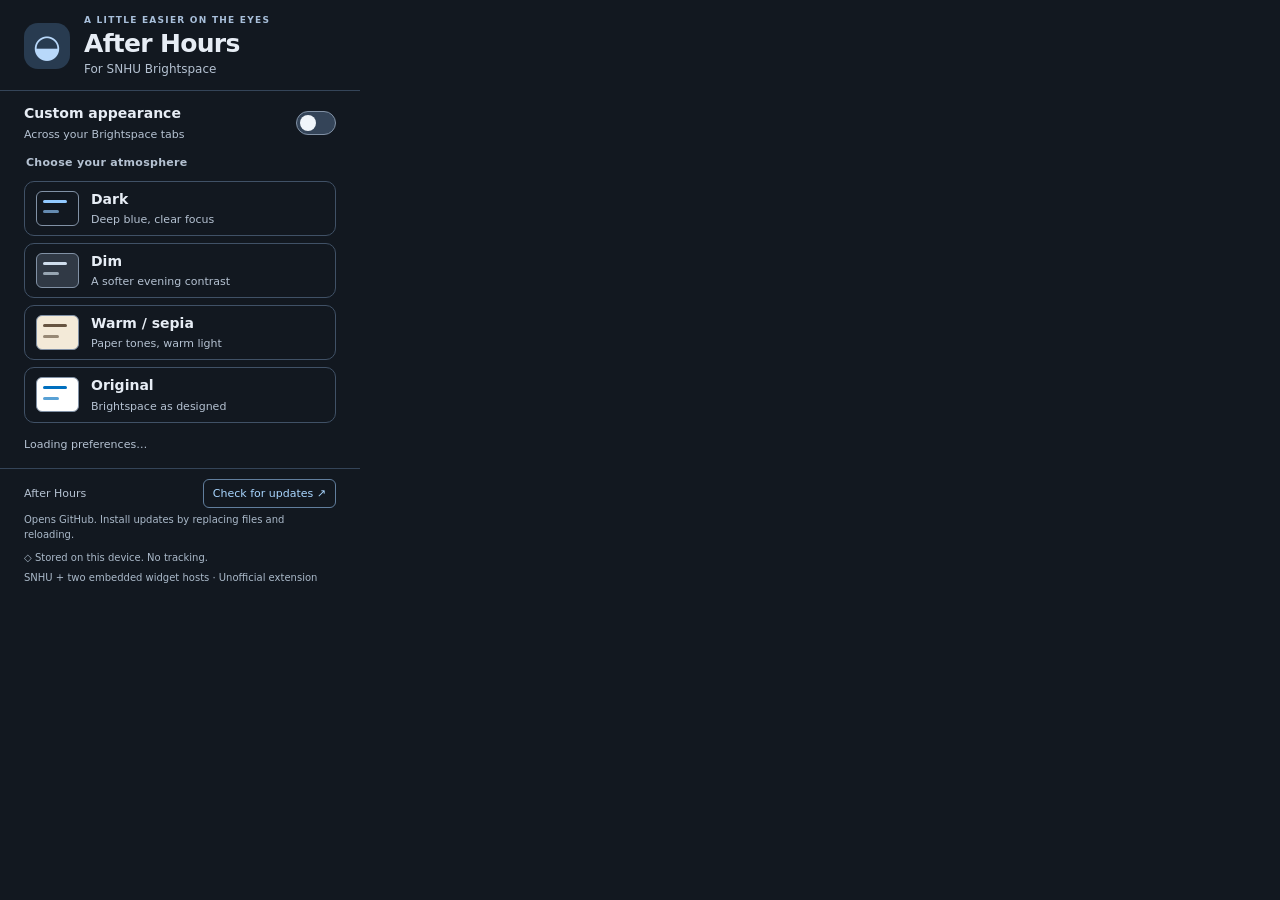
==== extension/popup.html @ 577cea1e "Release Brightspace After Hours v1.2.0" ====
<!doctype html>
<html lang="en">
<head>
  <meta charset="utf-8"><meta name="viewport" content="width=device-width, initial-scale=1">
  <title>Brightspace After Hours</title><link rel="stylesheet" href="popup.css">
  <script src="preferences.js" defer></script><script src="popup.js" defer></script>
</head>
<body>
  <header><span class="mark" aria-hidden="true">◒</span><div><p class="eyebrow">A LITTLE EASIER ON THE EYES</p><h1>After Hours</h1><p class="subtitle">For SNHU Brightspace</p></div></header>
  <main>
    <label class="power"><span><strong>Custom appearance</strong><small>Across your Brightspace tabs</small></span><input id="enabled" type="checkbox" role="switch" disabled><span class="switch" aria-hidden="true"></span></label>
    <fieldset disabled id="themes"><legend>Choose your atmosphere</legend>
      <label class="choice"><input type="radio" name="theme" value="dark"><span class="swatch dark" aria-hidden="true"><i></i><i></i></span><span><strong>Dark</strong><small>Deep blue, clear focus</small></span><span class="selected" aria-hidden="true">✓</span></label>
      <label class="choice"><input type="radio" name="theme" value="dim"><span class="swatch dim" aria-hidden="true"><i></i><i></i></span><span><strong>Dim</strong><small>A softer evening contrast</small></span><span class="selected" aria-hidden="true">✓</span></label>
      <label class="choice"><input type="radio" name="theme" value="warm"><span class="swatch warm" aria-hidden="true"><i></i><i></i></span><span><strong>Warm / sepia</strong><small>Paper tones, warm light</small></span><span class="selected" aria-hidden="true">✓</span></label>
      <label class="choice"><input type="radio" name="theme" value="original"><span class="swatch original" aria-hidden="true"><i></i><i></i></span><span><strong>Original</strong><small>Brightspace as designed</small></span><span class="selected" aria-hidden="true">✓</span></label>
    </fieldset>
    <p id="status" role="status" aria-live="polite">Loading preferences…</p>
  </main>
  <footer>
    <div class="update-row"><span id="version" aria-label="Installed version">After Hours</span><a id="check-updates" href="https://github.com/PrithviGhale/Brightspace-Theme/releases/latest" target="_blank" rel="noopener noreferrer">Check for updates <span aria-hidden="true">↗</span></a></div>
    <p class="update-note">Opens GitHub. Install updates by replacing files and reloading.</p>
    <p><span aria-hidden="true">◇</span> Stored on this device. No tracking.</p>
    <p>SNHU + two embedded widget hosts · Unofficial extension</p>
  </footer>
</body></html>
---- extension/popup.css ----
:root { color-scheme: dark; font: 14px/1.45 system-ui, sans-serif; color: #e7edf5; background: #121820; }
* { box-sizing: border-box; }
body { margin: 0; width: 360px; }
header { display: flex; align-items: center; gap: 14px; padding: 14px 24px 12px; border-bottom: 1px solid #344458; }
.mark { display: grid; place-items: center; width: 46px; height: 46px; font-size: 32px; background: #283b50; color: #b8d8fa; border-radius: 14px; }
h1 { font-size: 25px; letter-spacing: -.7px; margin: 2px 0; line-height: 1.2; }
p { margin: 0; }
.eyebrow { color: #a8bfda; font-size: 9px; letter-spacing: 1.25px; font-weight: 700; }
.subtitle { font-size: 12px; color: #b5c2d2; }
main { padding: 12px 24px 4px; }
.power { display: flex; align-items: center; position: relative; gap: 12px; margin-bottom: 12px; cursor: pointer; }
.power>span:first-child { flex: 1; }
strong { font-weight: 600; display: block; }
small { display: block; font-size: 11px; color: #b5c2d2; margin-top: 3px; }
.power input, .choice input { position: absolute; opacity: 0; width: 1px; height: 1px; }
.switch { display: block; width: 40px; height: 24px; border: 1px solid #8191a5; border-radius: 20px; background: #344458; padding: 3px; }
.switch::after { content: ''; display: block; width: 16px; height: 16px; border-radius: 50%; background: #f0f5fa; }
.power input:checked+.switch { background: #86c6ff; border-color: #86c6ff; }
.power input:checked+.switch::after { transform: translateX(16px); background: #12202e; }
fieldset { border: 0; padding: 0; margin: 0; min-width: 0; }
legend { font-size: 11px; font-weight: 600; color: #b5c2d2; margin-bottom: 10px; letter-spacing: .3px; }
.choice { display: flex; align-items: center; gap: 12px; position: relative; border: 1px solid #405166; border-radius: 10px; padding: 7px 11px; margin-bottom: 7px; cursor: pointer; }
.choice:hover { background: #1c2530; }
.choice:has(input:checked) { background: #223448; border-color: #92caff; }
.choice:has(input:focus-visible), .power:has(input:focus-visible) { outline: 3px solid #ffd580; outline-offset: 3px; border-radius: 10px; }
.swatch { width: 43px; height: 35px; border: 1px solid #8191a5; border-radius: 6px; padding: 8px 6px; display: grid; gap: 4px; flex-shrink: 0; }
.swatch i { display: block; height: 3px; width: 24px; background: currentColor; border-radius: 2px; }
.swatch i+i { width: 16px; opacity: .65; }
.dark { background: #121820; color: #92caff; }.dim { background: #303945; color: #d0deed; }.warm { background: #f3ead8; color: #665441; }.original { background: #fff; color: #006fbf; }
.selected { margin-left: auto; color: #a9d6ff; visibility: hidden; font-weight: 700; }
input:checked~.selected { visibility: visible; }
#status { color: #b5c2d2; font-size: 11px; min-height: 34px; padding: 7px 0; }
footer { border-top: 1px solid #344458; padding: 10px 24px 12px; color: #c0cfdd; font-size: 11px; }
footer>span { color: #a4dfb4; padding-right: 4px; } footer p { color: #aab9c9; font-size: 10px; margin-top: 5px; }
.update-row { display: flex; align-items: center; justify-content: space-between; gap: 12px; }
#version { color: #b5c2d2; font-variant-numeric: tabular-nums; }
#check-updates { display: inline-block; padding: 6px 9px; border: 1px solid #617e9d; border-radius: 6px; color: #a9d6ff; text-decoration: none; font-size: 11px; }
#check-updates:hover { background: #223448; text-decoration: underline; }
#check-updates:focus-visible { outline: 3px solid #ffd580; outline-offset: 3px; }
.update-note { margin-bottom: 9px; }
@media (forced-colors: active) { .choice:has(input:checked), .switch { border: 2px solid Highlight; }.selected { color: Highlight; } }
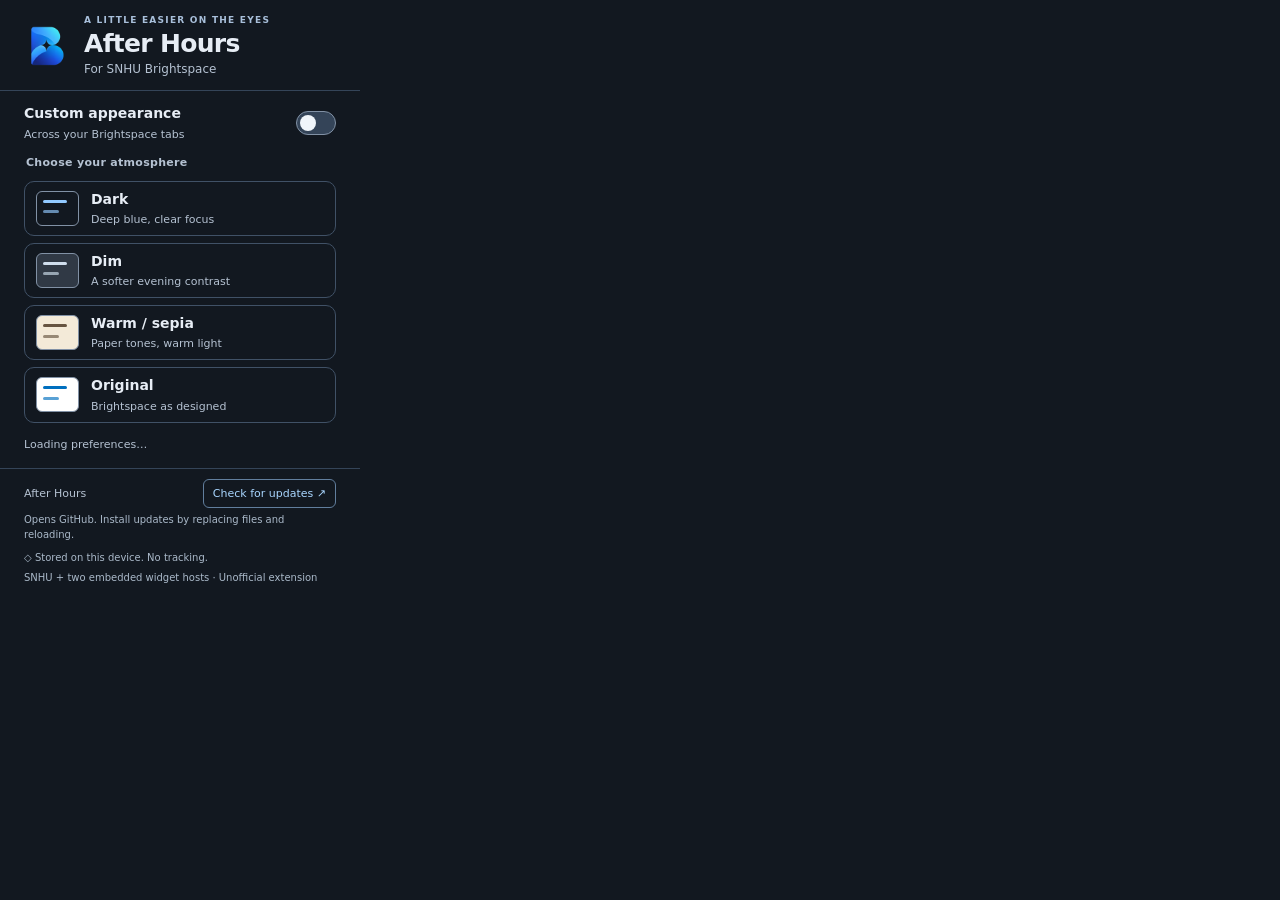
==== commit c77a2360: "Add supplied extension logo and protect small reply avatars" ====
--- a/extension/popup.html
+++ b/extension/popup.html
@@ -6,7 +6,7 @@
   <script src="preferences.js" defer></script><script src="popup.js" defer></script>
 </head>
 <body>
-  <header><span class="mark" aria-hidden="true">◒</span><div><p class="eyebrow">A LITTLE EASIER ON THE EYES</p><h1>After Hours</h1><p class="subtitle">For SNHU Brightspace</p></div></header>
+  <header><img class="mark" src="icons/icon-128.png" width="46" height="46" alt=""><div><p class="eyebrow">A LITTLE EASIER ON THE EYES</p><h1>After Hours</h1><p class="subtitle">For SNHU Brightspace</p></div></header>
   <main>
     <label class="power"><span><strong>Custom appearance</strong><small>Across your Brightspace tabs</small></span><input id="enabled" type="checkbox" role="switch" disabled><span class="switch" aria-hidden="true"></span></label>
     <fieldset disabled id="themes"><legend>Choose your atmosphere</legend>
--- a/extension/popup.css
+++ b/extension/popup.css
@@ -2,7 +2,7 @@
 * { box-sizing: border-box; }
 body { margin: 0; width: 360px; }
 header { display: flex; align-items: center; gap: 14px; padding: 14px 24px 12px; border-bottom: 1px solid #344458; }
-.mark { display: grid; place-items: center; width: 46px; height: 46px; font-size: 32px; background: #283b50; color: #b8d8fa; border-radius: 14px; }
+.mark { display: block; flex: 0 0 46px; width: 46px; height: 46px; object-fit: contain; }
 h1 { font-size: 25px; letter-spacing: -.7px; margin: 2px 0; line-height: 1.2; }
 p { margin: 0; }
 .eyebrow { color: #a8bfda; font-size: 9px; letter-spacing: 1.25px; font-weight: 700; }
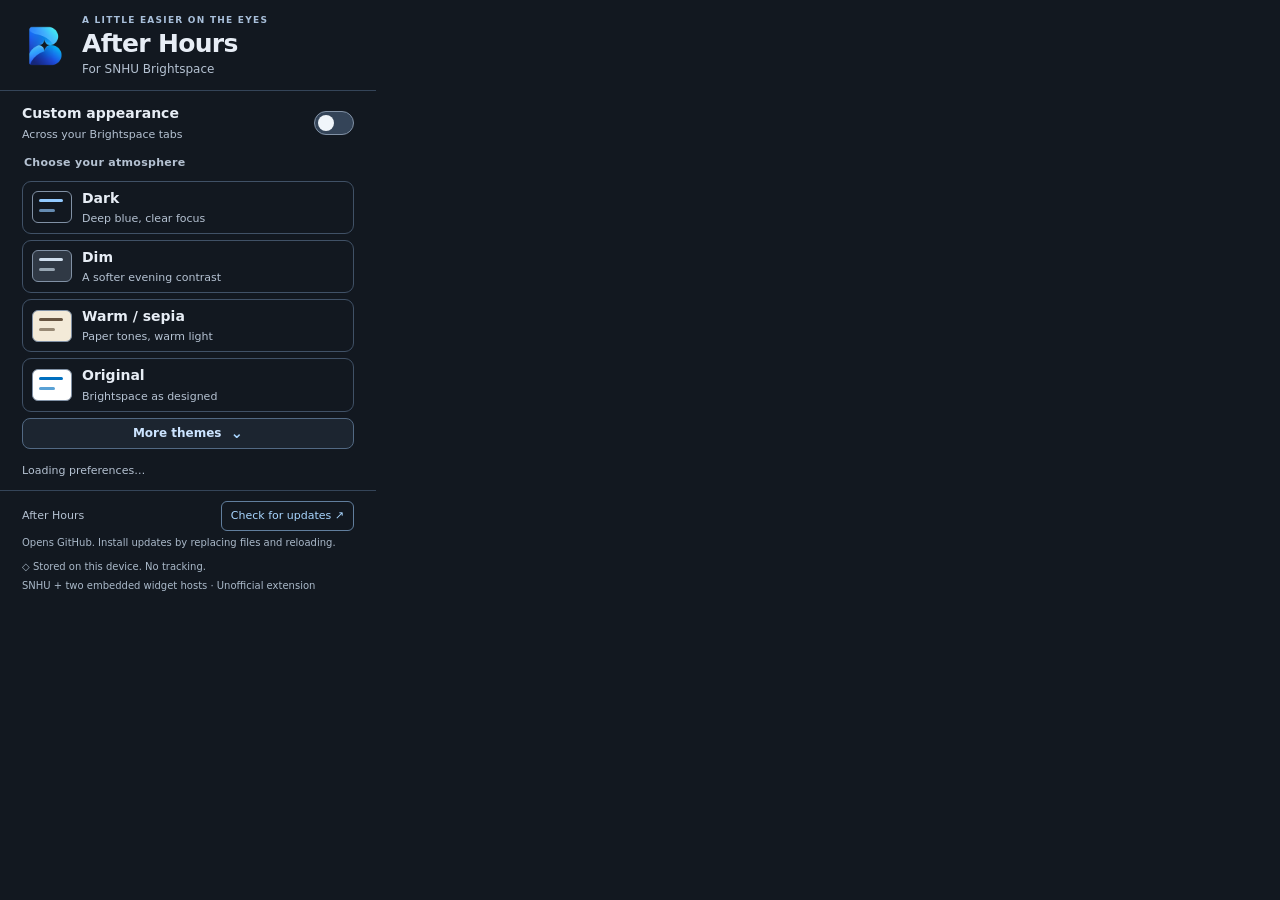
==== commit e221fc7e: "Add expanded Brightspace themes and custom colors" ====
--- a/extension/popup.html
+++ b/extension/popup.html
@@ -1,26 +1,37 @@
 <!doctype html>
 <html lang="en">
-<head>
-  <meta charset="utf-8"><meta name="viewport" content="width=device-width, initial-scale=1">
-  <title>Brightspace After Hours</title><link rel="stylesheet" href="popup.css">
-  <script src="preferences.js" defer></script><script src="popup.js" defer></script>
-</head>
+<head><meta charset="utf-8"><meta name="viewport" content="width=device-width, initial-scale=1"><title>Brightspace After Hours</title><link rel="stylesheet" href="popup.css"><script src="preferences.js" defer></script><script src="popup.js" defer></script></head>
 <body>
-  <header><img class="mark" src="icons/icon-128.png" width="46" height="46" alt=""><div><p class="eyebrow">A LITTLE EASIER ON THE EYES</p><h1>After Hours</h1><p class="subtitle">For SNHU Brightspace</p></div></header>
-  <main>
-    <label class="power"><span><strong>Custom appearance</strong><small>Across your Brightspace tabs</small></span><input id="enabled" type="checkbox" role="switch" disabled><span class="switch" aria-hidden="true"></span></label>
-    <fieldset disabled id="themes"><legend>Choose your atmosphere</legend>
-      <label class="choice"><input type="radio" name="theme" value="dark"><span class="swatch dark" aria-hidden="true"><i></i><i></i></span><span><strong>Dark</strong><small>Deep blue, clear focus</small></span><span class="selected" aria-hidden="true">✓</span></label>
-      <label class="choice"><input type="radio" name="theme" value="dim"><span class="swatch dim" aria-hidden="true"><i></i><i></i></span><span><strong>Dim</strong><small>A softer evening contrast</small></span><span class="selected" aria-hidden="true">✓</span></label>
-      <label class="choice"><input type="radio" name="theme" value="warm"><span class="swatch warm" aria-hidden="true"><i></i><i></i></span><span><strong>Warm / sepia</strong><small>Paper tones, warm light</small></span><span class="selected" aria-hidden="true">✓</span></label>
-      <label class="choice"><input type="radio" name="theme" value="original"><span class="swatch original" aria-hidden="true"><i></i><i></i></span><span><strong>Original</strong><small>Brightspace as designed</small></span><span class="selected" aria-hidden="true">✓</span></label>
-    </fieldset>
-    <p id="status" role="status" aria-live="polite">Loading preferences…</p>
-  </main>
-  <footer>
-    <div class="update-row"><span id="version" aria-label="Installed version">After Hours</span><a id="check-updates" href="https://github.com/PrithviGhale/Brightspace-Theme/releases/latest" target="_blank" rel="noopener noreferrer">Check for updates <span aria-hidden="true">↗</span></a></div>
-    <p class="update-note">Opens GitHub. Install updates by replacing files and reloading.</p>
-    <p><span aria-hidden="true">◇</span> Stored on this device. No tracking.</p>
-    <p>SNHU + two embedded widget hosts · Unofficial extension</p>
-  </footer>
+<header><img class="mark" src="icons/icon-128.png" width="46" height="46" alt=""><div><p class="eyebrow">A LITTLE EASIER ON THE EYES</p><h1>After Hours</h1><p class="subtitle">For SNHU Brightspace</p></div></header>
+<main>
+<label class="power"><span><strong>Custom appearance</strong><small>Across your Brightspace tabs</small></span><input id="enabled" type="checkbox" role="switch" aria-label="Enable custom appearance" disabled><span class="switch" aria-hidden="true"></span></label>
+<fieldset disabled id="themes"><legend>Choose your atmosphere</legend>
+<label class="choice"><input type="radio" name="theme" value="dark"><span class="swatch dark" aria-hidden="true"><i></i><i></i></span><span><strong>Dark</strong><small>Deep blue, clear focus</small></span><span class="selected" aria-hidden="true">✓</span></label>
+<label class="choice"><input type="radio" name="theme" value="dim"><span class="swatch dim" aria-hidden="true"><i></i><i></i></span><span><strong>Dim</strong><small>A softer evening contrast</small></span><span class="selected" aria-hidden="true">✓</span></label>
+<label class="choice"><input type="radio" name="theme" value="warm"><span class="swatch warm" aria-hidden="true"><i></i><i></i></span><span><strong>Warm / sepia</strong><small>Paper tones, warm light</small></span><span class="selected" aria-hidden="true">✓</span></label>
+<label class="choice"><input type="radio" name="theme" value="original"><span class="swatch original" aria-hidden="true"><i></i><i></i></span><span><strong>Original</strong><small>Brightspace as designed</small></span><span class="selected" aria-hidden="true">✓</span></label>
+<button type="button" id="more-themes" aria-expanded="false" aria-controls="more-panel"><span>More themes</span><span class="arrow" aria-hidden="true">⌄</span></button>
+<div id="more-panel" hidden>
+<p class="group-title">Color palettes</p>
+<label class="choice"><input type="radio" name="theme" value="ocean"><span class="swatch ocean" aria-hidden="true"><i></i><i></i></span><span><strong>Ocean</strong><small>Cool blue-green</small></span><span class="selected" aria-hidden="true">✓</span></label>
+<label class="choice"><input type="radio" name="theme" value="forest"><span class="swatch forest" aria-hidden="true"><i></i><i></i></span><span><strong>Forest</strong><small>Quiet green tones</small></span><span class="selected" aria-hidden="true">✓</span></label>
+<label class="choice"><input type="radio" name="theme" value="rose"><span class="swatch rose" aria-hidden="true"><i></i><i></i></span><span><strong>Rose</strong><small>Soft berry colors</small></span><span class="selected" aria-hidden="true">✓</span></label>
+<p class="group-title">Animated scenes <span>Subtle · respects reduced motion</span></p>
+<label class="choice"><input type="radio" name="theme" value="midnight-city"><span class="swatch midnight-city" aria-hidden="true"><i></i><i></i></span><span><strong>Midnight City</strong><small>Slow night-sky glow and skyline</small></span><span class="selected" aria-hidden="true">✓</span></label>
+<label class="choice"><input type="radio" name="theme" value="sunset"><span class="swatch sunset" aria-hidden="true"><i></i><i></i></span><span><strong>Sunset City</strong><small>Warm horizon and city lights</small></span><span class="selected" aria-hidden="true">✓</span></label>
+<label class="choice"><input type="radio" name="theme" value="aurora"><span class="swatch aurora" aria-hidden="true"><i></i><i></i></span><span><strong>Aurora</strong><small>Slow, shifting northern lights</small></span><span class="selected" aria-hidden="true">✓</span></label>
+<p class="group-title">Make it yours</p>
+<label class="choice"><input type="radio" name="theme" value="custom"><span class="swatch custom" aria-hidden="true"><i></i><i></i></span><span><strong>Custom colors</strong><small>Pick page, card, text and link colors</small></span><span class="selected" aria-hidden="true">✓</span></label>
+<div id="custom-colors" aria-label="Custom theme colors">
+<label>Page background <input type="color" data-color="bg" aria-label="Page background color"></label>
+<label>Cards and panels <input type="color" data-color="surface" aria-label="Cards and panels color"></label>
+<label>Text <input type="color" data-color="text" aria-label="Text color"></label>
+<label>Muted text <input type="color" data-color="muted" aria-label="Muted text color"></label>
+<label>Links <input type="color" data-color="link" aria-label="Link color"></label>
+<label>Buttons and highlights <input type="color" data-color="raised" aria-label="Buttons and highlights color"></label>
+<label>Keyboard focus ring <input type="color" data-color="focus" aria-label="Keyboard focus ring color"></label>
+</div></div></fieldset>
+<p id="status" role="status" aria-live="polite">Loading preferences…</p>
+</main>
+<footer><div class="update-row"><span id="version" aria-label="Installed version">After Hours</span><a id="check-updates" href="https://github.com/PrithviGhale/Brightspace-Theme/releases/latest" target="_blank" rel="noopener noreferrer">Check for updates <span aria-hidden="true">↗</span></a></div><p class="update-note">Opens GitHub. Install updates by replacing files and reloading.</p><p><span aria-hidden="true">◇</span> Stored on this device. No tracking.</p><p>SNHU + two embedded widget hosts · Unofficial extension</p></footer>
 </body></html>
--- a/extension/popup.css
+++ b/extension/popup.css
@@ -1,41 +1,55 @@
 :root { color-scheme: dark; font: 14px/1.45 system-ui, sans-serif; color: #e7edf5; background: #121820; }
 * { box-sizing: border-box; }
-body { margin: 0; width: 360px; }
-header { display: flex; align-items: center; gap: 14px; padding: 14px 24px 12px; border-bottom: 1px solid #344458; }
+body { margin: 0; width: 376px; max-height: 620px; overflow-y: auto; scrollbar-color: #52657d #121820; }
+header { display: flex; align-items: center; gap: 14px; padding: 14px 22px 12px; border-bottom: 1px solid #344458; }
 .mark { display: block; flex: 0 0 46px; width: 46px; height: 46px; object-fit: contain; }
 h1 { font-size: 25px; letter-spacing: -.7px; margin: 2px 0; line-height: 1.2; }
 p { margin: 0; }
 .eyebrow { color: #a8bfda; font-size: 9px; letter-spacing: 1.25px; font-weight: 700; }
 .subtitle { font-size: 12px; color: #b5c2d2; }
-main { padding: 12px 24px 4px; }
+main { padding: 12px 22px 4px; }
 .power { display: flex; align-items: center; position: relative; gap: 12px; margin-bottom: 12px; cursor: pointer; }
 .power>span:first-child { flex: 1; }
 strong { font-weight: 600; display: block; }
 small { display: block; font-size: 11px; color: #b5c2d2; margin-top: 3px; }
-.power input, .choice input { position: absolute; opacity: 0; width: 1px; height: 1px; }
+.power input, .choice input[type=radio] { position: absolute; opacity: 0; width: 1px; height: 1px; }
 .switch { display: block; width: 40px; height: 24px; border: 1px solid #8191a5; border-radius: 20px; background: #344458; padding: 3px; }
-.switch::after { content: ''; display: block; width: 16px; height: 16px; border-radius: 50%; background: #f0f5fa; }
+.switch::after { content: ''; display: block; width: 16px; height: 16px; border-radius: 50%; background: #f0f5fa; transition: transform .15s ease; }
 .power input:checked+.switch { background: #86c6ff; border-color: #86c6ff; }
 .power input:checked+.switch::after { transform: translateX(16px); background: #12202e; }
 fieldset { border: 0; padding: 0; margin: 0; min-width: 0; }
 legend { font-size: 11px; font-weight: 600; color: #b5c2d2; margin-bottom: 10px; letter-spacing: .3px; }
-.choice { display: flex; align-items: center; gap: 12px; position: relative; border: 1px solid #405166; border-radius: 10px; padding: 7px 11px; margin-bottom: 7px; cursor: pointer; }
+.choice { display: flex; align-items: center; gap: 10px; position: relative; border: 1px solid #405166; border-radius: 9px; padding: 6px 9px; margin-bottom: 6px; cursor: pointer; }
 .choice:hover { background: #1c2530; }
 .choice:has(input:checked) { background: #223448; border-color: #92caff; }
-.choice:has(input:focus-visible), .power:has(input:focus-visible) { outline: 3px solid #ffd580; outline-offset: 3px; border-radius: 10px; }
-.swatch { width: 43px; height: 35px; border: 1px solid #8191a5; border-radius: 6px; padding: 8px 6px; display: grid; gap: 4px; flex-shrink: 0; }
+.choice:has(input:focus-visible), .power:has(input:focus-visible) { outline: 3px solid #ffd580; outline-offset: 2px; border-radius: 9px; }
+.swatch { width: 40px; height: 32px; border: 1px solid #8191a5; border-radius: 6px; padding: 7px 6px; display: grid; gap: 4px; flex-shrink: 0; }
 .swatch i { display: block; height: 3px; width: 24px; background: currentColor; border-radius: 2px; }
 .swatch i+i { width: 16px; opacity: .65; }
 .dark { background: #121820; color: #92caff; }.dim { background: #303945; color: #d0deed; }.warm { background: #f3ead8; color: #665441; }.original { background: #fff; color: #006fbf; }
+.ocean { background:#10212b;color:#77d9f5 }.forest { background:#17231d;color:#a8e0b1 }.rose { background:#281b27;color:#ffb4d2 }
+.midnight-city { background:linear-gradient(150deg,#131b39,#334679);color:#b5d8ff }.sunset { background:linear-gradient(150deg,#342344,#bd654e);color:#ffd0a1 }.aurora { background:linear-gradient(120deg,#172038,#327a78);color:#a9ffe6 }
+.custom { background:linear-gradient(135deg,#171b2c 50%,#9ad9ff 50%);color:#f2f2ff }
 .selected { margin-left: auto; color: #a9d6ff; visibility: hidden; font-weight: 700; }
-input:checked~.selected { visibility: visible; }
-#status { color: #b5c2d2; font-size: 11px; min-height: 34px; padding: 7px 0; }
-footer { border-top: 1px solid #344458; padding: 10px 24px 12px; color: #c0cfdd; font-size: 11px; }
-footer>span { color: #a4dfb4; padding-right: 4px; } footer p { color: #aab9c9; font-size: 10px; margin-top: 5px; }
-.update-row { display: flex; align-items: center; justify-content: space-between; gap: 12px; }
-#version { color: #b5c2d2; font-variant-numeric: tabular-nums; }
-#check-updates { display: inline-block; padding: 6px 9px; border: 1px solid #617e9d; border-radius: 6px; color: #a9d6ff; text-decoration: none; font-size: 11px; }
-#check-updates:hover { background: #223448; text-decoration: underline; }
-#check-updates:focus-visible { outline: 3px solid #ffd580; outline-offset: 3px; }
-.update-note { margin-bottom: 9px; }
-@media (forced-colors: active) { .choice:has(input:checked), .switch { border: 2px solid Highlight; }.selected { color: Highlight; } }
+input[type=radio]:checked~.selected { visibility: visible; }
+#more-themes { width:100%;display:flex;align-items:center;justify-content:center;gap:9px;padding:7px 10px;margin:1px 0 7px;border:1px solid #526983;border-radius:8px;background:#1c2530;color:#cce4ff;font:600 12px/1.3 system-ui,sans-serif;cursor:pointer }
+#more-themes:hover { background:#26364a }
+#more-themes:focus-visible,#custom-colors input:focus-visible { outline:3px solid #ffd580;outline-offset:2px }
+.arrow { color:#a9d6ff;font-size:15px;line-height:1 }
+#more-panel[hidden] { display:none }
+.group-title { display:flex;align-items:baseline;justify-content:space-between;gap:8px;color:#a9c0d9;font-size:10px;font-weight:700;letter-spacing:.35px;text-transform:uppercase;margin:10px 0 6px }
+.group-title span { font-size:9px;font-weight:400;text-transform:none;letter-spacing:0;color:#9eadbf }
+#custom-colors { display:grid;grid-template-columns:1fr 1fr;gap:7px;padding:4px 2px 9px }
+#custom-colors label { display:flex;align-items:center;justify-content:space-between;gap:5px;color:#c7d4e3;font-size:10px }
+#custom-colors input { width:32px;height:25px;padding:2px;border:1px solid #60758d;border-radius:5px;background:#273445;cursor:pointer }
+#status { color:#b5c2d2;font-size:11px;min-height:28px;padding:7px 0 }
+footer { border-top:1px solid #344458;padding:10px 22px 12px;color:#c0cfdd;font-size:11px }
+footer>span { color:#a4dfb4;padding-right:4px } footer p { color:#aab9c9;font-size:10px;margin-top:5px }
+.update-row { display:flex;align-items:center;justify-content:space-between;gap:12px }
+#version { color:#b5c2d2;font-variant-numeric:tabular-nums }
+#check-updates { display:inline-block;padding:6px 9px;border:1px solid #617e9d;border-radius:6px;color:#a9d6ff;text-decoration:none;font-size:11px }
+#check-updates:hover { background:#223448;text-decoration:underline }
+#check-updates:focus-visible { outline:3px solid #ffd580;outline-offset:3px }
+.update-note { margin-bottom:9px }
+@media (prefers-reduced-motion:reduce) { *,*::before,*::after { transition:none!important;scroll-behavior:auto!important } }
+@media (forced-colors:active) { .choice:has(input:checked),#more-themes,.switch { border:2px solid Highlight }.selected { color:Highlight } }
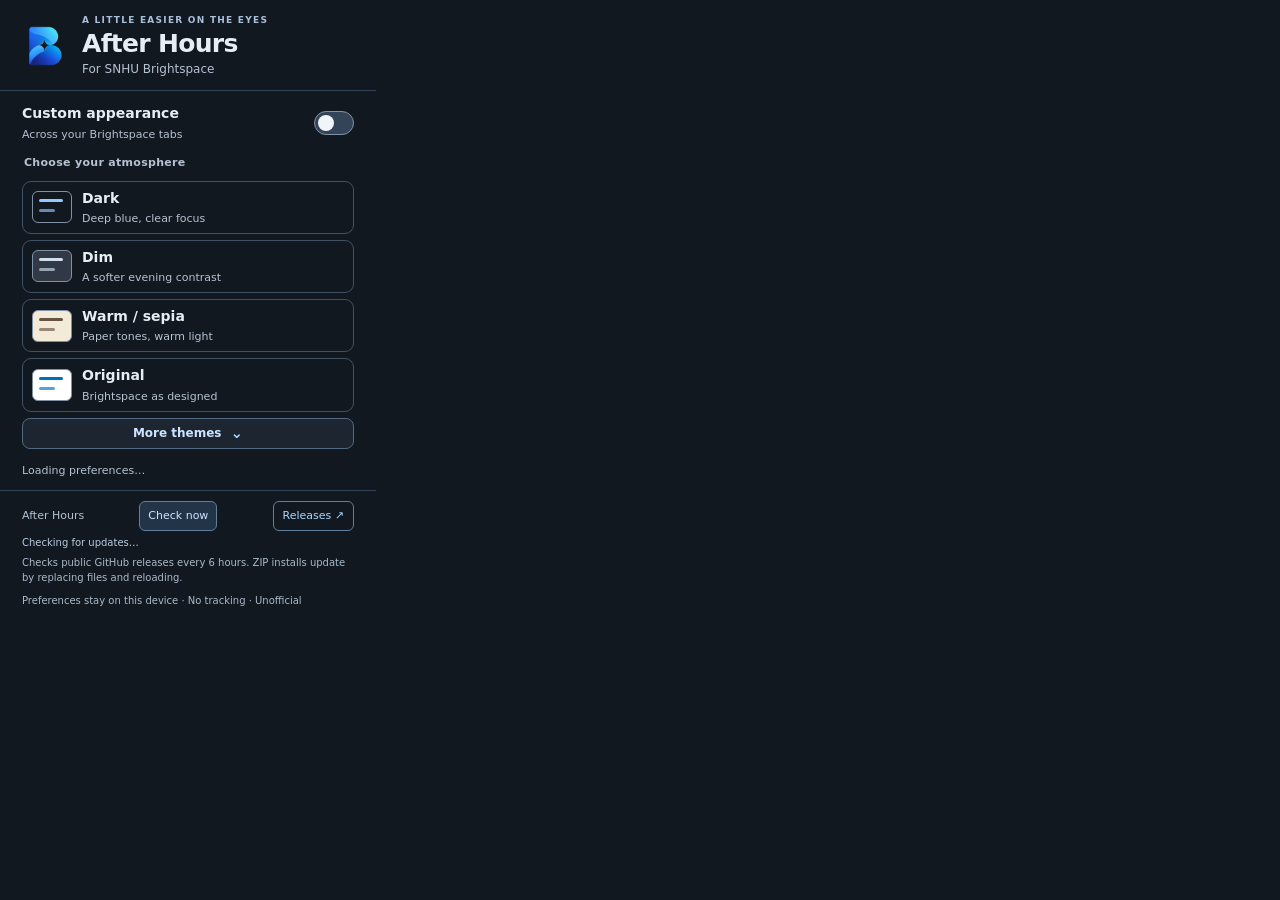
==== commit 622a67b8: "Add Liquid Glass themes, polished navigation and release update notices" ====
--- a/extension/popup.html
+++ b/extension/popup.html
@@ -12,6 +12,10 @@
 <label class="choice"><input type="radio" name="theme" value="original"><span class="swatch original" aria-hidden="true"><i></i><i></i></span><span><strong>Original</strong><small>Brightspace as designed</small></span><span class="selected" aria-hidden="true">✓</span></label>
 <button type="button" id="more-themes" aria-expanded="false" aria-controls="more-panel"><span>More themes</span><span class="arrow" aria-hidden="true">⌄</span></button>
 <div id="more-panel" hidden>
+<p class="group-title">New design</p>
+<label class="choice design-choice"><input type="radio" name="theme" value="liquid"><span class="swatch liquid" aria-hidden="true"><i></i><i></i></span><span><strong>Liquid Glass</strong><small>Frosted light, soft depth, jelly hover</small></span><span class="selected" aria-hidden="true">✓</span></label>
+<div class="liquid-options"><label for="liquid-mode">Glass appearance</label><select id="liquid-mode"><option value="liquid">Default · frosted</option><option value="liquid-clear">Transparent · clear</option><option value="liquid-dark">Dark · midnight glass</option></select><small>Motion follows your system’s reduced-motion setting.</small></div>
+<label class="choice design-choice"><input type="radio" name="theme" value="modern"><span class="swatch modern" aria-hidden="true"><i></i><i></i></span><span><strong>Prism glass</strong><small>Blue + violet glow. A fresh learning space.</small></span><span class="selected" aria-hidden="true">✓</span></label>
 <p class="group-title">Color palettes</p>
 <label class="choice"><input type="radio" name="theme" value="ocean"><span class="swatch ocean" aria-hidden="true"><i></i><i></i></span><span><strong>Ocean</strong><small>Cool blue-green</small></span><span class="selected" aria-hidden="true">✓</span></label>
 <label class="choice"><input type="radio" name="theme" value="forest"><span class="swatch forest" aria-hidden="true"><i></i><i></i></span><span><strong>Forest</strong><small>Quiet green tones</small></span><span class="selected" aria-hidden="true">✓</span></label>
@@ -33,5 +37,5 @@
 </div></div></fieldset>
 <p id="status" role="status" aria-live="polite">Loading preferences…</p>
 </main>
-<footer><div class="update-row"><span id="version" aria-label="Installed version">After Hours</span><a id="check-updates" href="https://github.com/PrithviGhale/Brightspace-Theme/releases/latest" target="_blank" rel="noopener noreferrer">Check for updates <span aria-hidden="true">↗</span></a></div><p class="update-note">Opens GitHub. Install updates by replacing files and reloading.</p><p><span aria-hidden="true">◇</span> Stored on this device. No tracking.</p><p>SNHU + two embedded widget hosts · Unofficial extension</p></footer>
+<footer><div class="update-row"><span id="version" aria-label="Installed version">After Hours</span><button id="refresh-updates" type="button">Check now</button><a id="check-updates" href="https://github.com/PrithviGhale/Brightspace-Theme/releases/latest" target="_blank" rel="noopener noreferrer"><span id="update-dot" hidden aria-hidden="true"></span><span id="release-label">Releases ↗</span></a></div><p id="update-status" role="status" aria-live="polite">Checking for updates…</p><p class="update-note">Checks public GitHub releases every 6 hours. ZIP installs update by replacing files and reloading.</p><p>Preferences stay on this device · No tracking · Unofficial</p></footer>
 </body></html>
--- a/extension/popup.css
+++ b/extension/popup.css
@@ -1,6 +1,6 @@
 :root { color-scheme: dark; font: 14px/1.45 system-ui, sans-serif; color: #e7edf5; background: #121820; }
 * { box-sizing: border-box; }
-body { margin: 0; width: 376px; max-height: 620px; overflow-y: auto; scrollbar-color: #52657d #121820; }
+body { margin: 0; width: 376px; max-width:100vw; max-height: 620px; overflow-y: auto; scrollbar-color: #52657d #121820; }
 header { display: flex; align-items: center; gap: 14px; padding: 14px 22px 12px; border-bottom: 1px solid #344458; }
 .mark { display: block; flex: 0 0 46px; width: 46px; height: 46px; object-fit: contain; }
 h1 { font-size: 25px; letter-spacing: -.7px; margin: 2px 0; line-height: 1.2; }
@@ -28,6 +28,14 @@
 .swatch i+i { width: 16px; opacity: .65; }
 .dark { background: #121820; color: #92caff; }.dim { background: #303945; color: #d0deed; }.warm { background: #f3ead8; color: #665441; }.original { background: #fff; color: #006fbf; }
 .ocean { background:#10212b;color:#77d9f5 }.forest { background:#17231d;color:#a8e0b1 }.rose { background:#281b27;color:#ffb4d2 }
+.modern { background:radial-gradient(at 20% 10%,#659aff99,transparent 65%),linear-gradient(135deg,#192954,#7647a1);color:#e5dfff;border-color:#a8a3ee }
+.liquid { background:radial-gradient(at 0 0,#fff,transparent 80%),linear-gradient(130deg,#a9d8ff,#d5c5fa,#b3ebe4);color:#284c7c;border-color:#dcecff;border-radius:12px }
+.liquid-options { padding:2px 4px 10px;font-size:11px;color:#c5d3e4 }
+.liquid-options label { display:block;margin-bottom:5px }
+.liquid-options select { width:100%;padding:9px 11px;border-radius:12px;background:#233449;color:#e7edf5;border:1px solid #6b829e;font:inherit }
+.liquid-options small { font-size:10px }
+.liquid-options select:focus-visible { outline:3px solid #ffd580;outline-offset:2px }
+.design-choice { padding:12px 9px;border-radius:14px;background:linear-gradient(120deg,#263d5e55,#70439533) }
 .midnight-city { background:linear-gradient(150deg,#131b39,#334679);color:#b5d8ff }.sunset { background:linear-gradient(150deg,#342344,#bd654e);color:#ffd0a1 }.aurora { background:linear-gradient(120deg,#172038,#327a78);color:#a9ffe6 }
 .custom { background:linear-gradient(135deg,#171b2c 50%,#9ad9ff 50%);color:#f2f2ff }
 .selected { margin-left: auto; color: #a9d6ff; visibility: hidden; font-weight: 700; }
@@ -51,5 +59,12 @@
 #check-updates:hover { background:#223448;text-decoration:underline }
 #check-updates:focus-visible { outline:3px solid #ffd580;outline-offset:3px }
 .update-note { margin-bottom:9px }
+#refresh-updates { padding:6px 8px;background:#223448;border:1px solid #617e9d;border-radius:6px;color:#cce4ff;font:inherit;font-size:11px;cursor:pointer }
+#refresh-updates:focus-visible { outline:3px solid #ffd580;outline-offset:2px }
+#refresh-updates:disabled { opacity:.6;cursor:wait }
+#update-dot { display:inline-block;width:8px;height:8px;border-radius:50%;background:#ff4967;margin-right:5px }
+#update-dot[hidden] { display:none }
+#update-status { min-height:15px;color:#b9ccdf }
+#update-status.available { color:#ffc1cc;font-weight:600 }
 @media (prefers-reduced-motion:reduce) { *,*::before,*::after { transition:none!important;scroll-behavior:auto!important } }
 @media (forced-colors:active) { .choice:has(input:checked),#more-themes,.switch { border:2px solid Highlight }.selected { color:Highlight } }
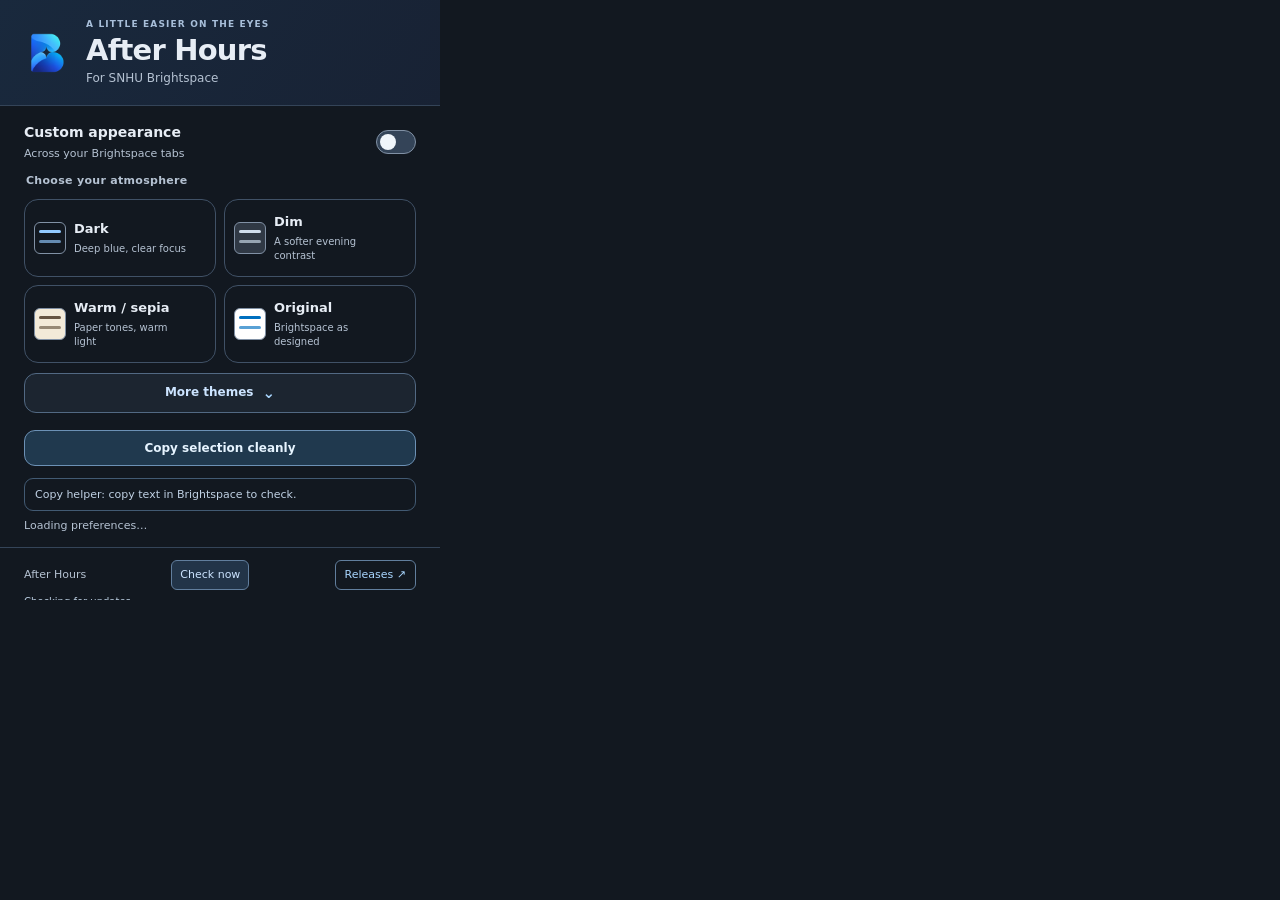
==== commit e78344bd: "Add Hello Kitty and Kuromi themes with roomier popup and clean copy helper" ====
--- a/extension/popup.html
+++ b/extension/popup.html
@@ -5,13 +5,16 @@
 <header><img class="mark" src="icons/icon-128.png" width="46" height="46" alt=""><div><p class="eyebrow">A LITTLE EASIER ON THE EYES</p><h1>After Hours</h1><p class="subtitle">For SNHU Brightspace</p></div></header>
 <main>
 <label class="power"><span><strong>Custom appearance</strong><small>Across your Brightspace tabs</small></span><input id="enabled" type="checkbox" role="switch" aria-label="Enable custom appearance" disabled><span class="switch" aria-hidden="true"></span></label>
-<fieldset disabled id="themes"><legend>Choose your atmosphere</legend>
+<fieldset disabled id="themes"><legend>Choose your atmosphere</legend><div class="primary-themes">
 <label class="choice"><input type="radio" name="theme" value="dark"><span class="swatch dark" aria-hidden="true"><i></i><i></i></span><span><strong>Dark</strong><small>Deep blue, clear focus</small></span><span class="selected" aria-hidden="true">✓</span></label>
 <label class="choice"><input type="radio" name="theme" value="dim"><span class="swatch dim" aria-hidden="true"><i></i><i></i></span><span><strong>Dim</strong><small>A softer evening contrast</small></span><span class="selected" aria-hidden="true">✓</span></label>
 <label class="choice"><input type="radio" name="theme" value="warm"><span class="swatch warm" aria-hidden="true"><i></i><i></i></span><span><strong>Warm / sepia</strong><small>Paper tones, warm light</small></span><span class="selected" aria-hidden="true">✓</span></label>
 <label class="choice"><input type="radio" name="theme" value="original"><span class="swatch original" aria-hidden="true"><i></i><i></i></span><span><strong>Original</strong><small>Brightspace as designed</small></span><span class="selected" aria-hidden="true">✓</span></label>
-<button type="button" id="more-themes" aria-expanded="false" aria-controls="more-panel"><span>More themes</span><span class="arrow" aria-hidden="true">⌄</span></button>
+</div><button type="button" id="more-themes" aria-expanded="false" aria-controls="more-panel"><span>More themes</span><span class="arrow" aria-hidden="true">⌄</span></button>
 <div id="more-panel" hidden>
+<p class="group-title">Character worlds</p>
+<label class="choice character-choice kitty-choice"><input type="radio" name="theme" value="hello-kitty"><img class="character-thumb" src="art/hello-kitty.png" alt=""><span><strong>Hello Kitty</strong><small>Strawberry pink, cream & little bows</small></span><span class="selected" aria-hidden="true">✓</span></label>
+<label class="choice character-choice kuromi-choice"><input type="radio" name="theme" value="kuromi"><img class="character-thumb" src="art/kuromi.png" alt=""><span><strong>Kuromi</strong><small>Midnight purple & mischievous magic</small></span><span class="selected" aria-hidden="true">✓</span></label>
 <p class="group-title">New design</p>
 <label class="choice design-choice"><input type="radio" name="theme" value="liquid"><span class="swatch liquid" aria-hidden="true"><i></i><i></i></span><span><strong>Liquid Glass</strong><small>Frosted light, soft depth, jelly hover</small></span><span class="selected" aria-hidden="true">✓</span></label>
 <div class="liquid-options"><label for="liquid-mode">Glass appearance</label><select id="liquid-mode"><option value="liquid">Default · frosted</option><option value="liquid-clear">Transparent · clear</option><option value="liquid-dark">Dark · midnight glass</option></select><small>Motion follows your system’s reduced-motion setting.</small></div>
@@ -35,7 +38,7 @@
 <label>Buttons and highlights <input type="color" data-color="raised" aria-label="Buttons and highlights color"></label>
 <label>Keyboard focus ring <input type="color" data-color="focus" aria-label="Keyboard focus ring color"></label>
 </div></div></fieldset>
-<p id="status" role="status" aria-live="polite">Loading preferences…</p>
+<button type="button" id="copy-clean">Copy selection cleanly</button><p id="copy-status" aria-live="polite">Copy helper: copy text in Brightspace to check.</p><p id="status" role="status" aria-live="polite">Loading preferences…</p>
 </main>
 <footer><div class="update-row"><span id="version" aria-label="Installed version">After Hours</span><button id="refresh-updates" type="button">Check now</button><a id="check-updates" href="https://github.com/PrithviGhale/Brightspace-Theme/releases/latest" target="_blank" rel="noopener noreferrer"><span id="update-dot" hidden aria-hidden="true"></span><span id="release-label">Releases ↗</span></a></div><p id="update-status" role="status" aria-live="polite">Checking for updates…</p><p class="update-note">Checks public GitHub releases every 6 hours. ZIP installs update by replacing files and reloading.</p><p>Preferences stay on this device · No tracking · Unofficial</p></footer>
 </body></html>
--- a/extension/popup.css
+++ b/extension/popup.css
@@ -1,6 +1,7 @@
 :root { color-scheme: dark; font: 14px/1.45 system-ui, sans-serif; color: #e7edf5; background: #121820; }
 * { box-sizing: border-box; }
-body { margin: 0; width: 376px; max-width:100vw; max-height: 620px; overflow-y: auto; scrollbar-color: #52657d #121820; }
+html { width:440px; min-width:440px; height:600px; overflow:hidden; }
+body { margin: 0; width: 440px; min-width:440px; height:600px; max-height: 600px; overflow-y: auto; scrollbar-color: #52657d #121820; }
 header { display: flex; align-items: center; gap: 14px; padding: 14px 22px 12px; border-bottom: 1px solid #344458; }
 .mark { display: block; flex: 0 0 46px; width: 46px; height: 46px; object-fit: contain; }
 h1 { font-size: 25px; letter-spacing: -.7px; margin: 2px 0; line-height: 1.2; }
@@ -68,3 +69,23 @@
 #update-status.available { color:#ffc1cc;font-weight:600 }
 @media (prefers-reduced-motion:reduce) { *,*::before,*::after { transition:none!important;scroll-behavior:auto!important } }
 @media (forced-colors:active) { .choice:has(input:checked),#more-themes,.switch { border:2px solid Highlight }.selected { color:Highlight } }
+/* Give the real toolbar popup an intrinsic width; viewport-relative max-width
+   can make Chromium calculate a narrow popup before its first layout. */
+header { padding:18px 24px;gap:16px;background:linear-gradient(125deg,#19293d,#182234);position:sticky;top:0;z-index:3 }
+header h1 { white-space:nowrap;font-size:29px;letter-spacing:-.8px }
+.eyebrow { font-size:9px;letter-spacing:1.15px }
+main { padding:16px 24px 6px }
+.primary-themes { display:grid;grid-template-columns:1fr 1fr;gap:8px;margin-bottom:10px }
+.primary-themes .choice { margin:0;min-height:78px;padding:10px 9px;gap:8px;border-radius:14px }
+.primary-themes .choice>span:nth-last-child(2) { min-width:0;flex:1 }
+.primary-themes .swatch { width:32px;height:32px;padding:7px 4px }
+.primary-themes .swatch i { width:22px }
+.primary-themes strong { font-size:13px }
+.primary-themes small { font-size:10px;line-height:1.45 }
+.choice { border-radius:12px;padding:10px 12px }
+#more-themes { padding:11px;border-radius:12px }
+#copy-status { border:1px solid #425a73;border-radius:9px;padding:8px 10px;color:#bfd0e3;font-size:11px;line-height:1.4;margin-top:12px }
+#copy-status[data-result="normalized"] { border-color:#4b917d;color:#b7ead9 }
+#copy-status[data-result="no-selection"] { border-color:#aa8854;color:#f4d2a4 }
+footer { padding:12px 24px 16px }#copy-clean { width:100%;padding:10px 12px;margin-top:10px;border:1px solid #6c91b5;border-radius:11px;background:#20394e;color:#e6f4ff;font:600 12px system-ui;cursor:pointer } #copy-clean:focus-visible { outline:3px solid #ffd580;outline-offset:2px }
+.character-thumb { width:66px;height:66px;object-fit:contain;flex-shrink:0 } .character-choice { gap:14px;border-radius:18px;padding:10px 14px } .kitty-choice { background:linear-gradient(120deg,#55354855,#27364c33);border-color:#b9829b } .kuromi-choice { background:linear-gradient(120deg,#4b326966,#25314b44);border-color:#9271b9 } .character-choice strong { font-size:16px } .character-choice small { font-size:11px }
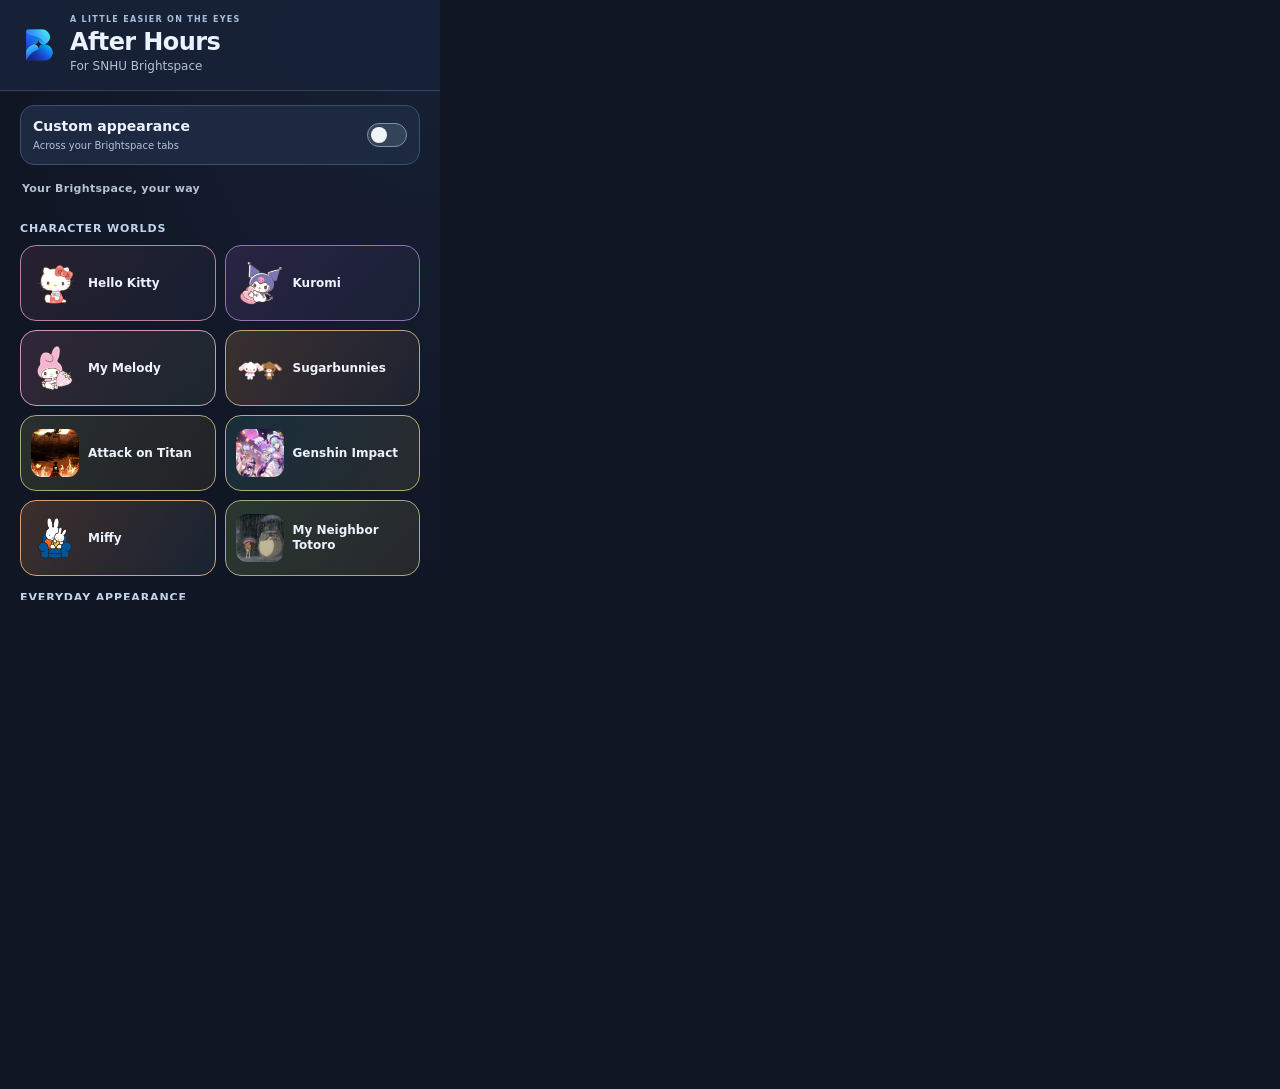
==== commit 6b8e1896: "Release v1.7.8 character themes and interface polish" ====
--- a/extension/popup.html
+++ b/extension/popup.html
@@ -5,16 +5,22 @@
 <header><img class="mark" src="icons/icon-128.png" width="46" height="46" alt=""><div><p class="eyebrow">A LITTLE EASIER ON THE EYES</p><h1>After Hours</h1><p class="subtitle">For SNHU Brightspace</p></div></header>
 <main>
 <label class="power"><span><strong>Custom appearance</strong><small>Across your Brightspace tabs</small></span><input id="enabled" type="checkbox" role="switch" aria-label="Enable custom appearance" disabled><span class="switch" aria-hidden="true"></span></label>
-<fieldset disabled id="themes"><legend>Choose your atmosphere</legend><div class="primary-themes">
+<fieldset disabled id="themes"><legend>Your Brightspace, your way</legend><p class="group-title">Character worlds</p><div class="character-grid">
+<label class="choice character-choice kitty-choice"><input type="radio" name="theme" value="hello-kitty"><img class="character-thumb" src="art/hello-kitty.png" alt=""><span><strong>Hello Kitty</strong><small>Strawberry pink, cream & little bows</small></span><span class="selected" aria-hidden="true">✓</span></label>
+<label class="choice character-choice kuromi-choice"><input type="radio" name="theme" value="kuromi"><img class="character-thumb" src="art/kuromi.png" alt=""><span><strong>Kuromi</strong><small>Midnight purple & mischievous magic</small></span><span class="selected" aria-hidden="true">✓</span></label>
+<label class="choice character-choice world-choice my-melody-choice"><input type="radio" name="theme" value="my-melody"><img class="character-thumb" src="art/my-melody.png" alt=""><span><strong>My Melody</strong><small>Strawberry garden &amp; soft floral curves</small></span><span class="selected" aria-hidden="true">&#10003;</span></label>
+<label class="choice character-choice world-choice sugarbunnies-choice"><input type="radio" name="theme" value="sugarbunnies"><img class="character-thumb" src="art/sugarbunnies.png" alt=""><span><strong>Sugarbunnies</strong><small>Twin bunny bakers &amp; biscuit-paper charm</small></span><span class="selected" aria-hidden="true">&#10003;</span></label>
+<label class="choice character-choice world-choice attack-on-titan-choice"><input type="radio" name="theme" value="attack-on-titan"><img class="character-thumb" src="art/titan-wall.jpg" alt=""><span><strong>Attack on Titan</strong><small>The walls, the Scouts &amp; weathered brass</small></span><span class="selected" aria-hidden="true">&#10003;</span></label>
+<label class="choice character-choice world-choice genshin-choice"><input type="radio" name="theme" value="genshin"><img class="character-thumb" src="art/genshin-festival.jpg" alt=""><span><strong>Genshin Impact</strong><small>Festival worlds, Primogems &amp; Paimon</small></span><span class="selected" aria-hidden="true">&#10003;</span></label>
+<label class="choice character-choice world-choice miffy-choice"><input type="radio" name="theme" value="miffy"><img class="character-thumb" src="art/miffy-friends.svg" alt=""><span><strong>Miffy</strong><small>Picture-book shapes &amp; warm primary colors</small></span><span class="selected" aria-hidden="true">&#10003;</span></label>
+<label class="choice character-choice world-choice totoro-choice"><input type="radio" name="theme" value="totoro"><img class="character-thumb" src="art/totoro-forest.jpg" alt=""><span><strong>My Neighbor Totoro</strong><small>Forest evenings &amp; nostalgic paper</small></span><span class="selected" aria-hidden="true">&#10003;</span></label>
+</div><p class="group-title">Everyday appearance</p><div class="primary-themes">
 <label class="choice"><input type="radio" name="theme" value="dark"><span class="swatch dark" aria-hidden="true"><i></i><i></i></span><span><strong>Dark</strong><small>Deep blue, clear focus</small></span><span class="selected" aria-hidden="true">✓</span></label>
 <label class="choice"><input type="radio" name="theme" value="dim"><span class="swatch dim" aria-hidden="true"><i></i><i></i></span><span><strong>Dim</strong><small>A softer evening contrast</small></span><span class="selected" aria-hidden="true">✓</span></label>
 <label class="choice"><input type="radio" name="theme" value="warm"><span class="swatch warm" aria-hidden="true"><i></i><i></i></span><span><strong>Warm / sepia</strong><small>Paper tones, warm light</small></span><span class="selected" aria-hidden="true">✓</span></label>
 <label class="choice"><input type="radio" name="theme" value="original"><span class="swatch original" aria-hidden="true"><i></i><i></i></span><span><strong>Original</strong><small>Brightspace as designed</small></span><span class="selected" aria-hidden="true">✓</span></label>
 </div><button type="button" id="more-themes" aria-expanded="false" aria-controls="more-panel"><span>More themes</span><span class="arrow" aria-hidden="true">⌄</span></button>
 <div id="more-panel" hidden>
-<p class="group-title">Character worlds</p>
-<label class="choice character-choice kitty-choice"><input type="radio" name="theme" value="hello-kitty"><img class="character-thumb" src="art/hello-kitty.png" alt=""><span><strong>Hello Kitty</strong><small>Strawberry pink, cream & little bows</small></span><span class="selected" aria-hidden="true">✓</span></label>
-<label class="choice character-choice kuromi-choice"><input type="radio" name="theme" value="kuromi"><img class="character-thumb" src="art/kuromi.png" alt=""><span><strong>Kuromi</strong><small>Midnight purple & mischievous magic</small></span><span class="selected" aria-hidden="true">✓</span></label>
 <p class="group-title">New design</p>
 <label class="choice design-choice"><input type="radio" name="theme" value="liquid"><span class="swatch liquid" aria-hidden="true"><i></i><i></i></span><span><strong>Liquid Glass</strong><small>Frosted light, soft depth, jelly hover</small></span><span class="selected" aria-hidden="true">✓</span></label>
 <div class="liquid-options"><label for="liquid-mode">Glass appearance</label><select id="liquid-mode"><option value="liquid">Default · frosted</option><option value="liquid-clear">Transparent · clear</option><option value="liquid-dark">Dark · midnight glass</option></select><small>Motion follows your system’s reduced-motion setting.</small></div>
--- a/extension/popup.css
+++ b/extension/popup.css
@@ -89,3 +89,35 @@
 #copy-status[data-result="no-selection"] { border-color:#aa8854;color:#f4d2a4 }
 footer { padding:12px 24px 16px }#copy-clean { width:100%;padding:10px 12px;margin-top:10px;border:1px solid #6c91b5;border-radius:11px;background:#20394e;color:#e6f4ff;font:600 12px system-ui;cursor:pointer } #copy-clean:focus-visible { outline:3px solid #ffd580;outline-offset:2px }
 .character-thumb { width:66px;height:66px;object-fit:contain;flex-shrink:0 } .character-choice { gap:14px;border-radius:18px;padding:10px 14px } .kitty-choice { background:linear-gradient(120deg,#55354855,#27364c33);border-color:#b9829b } .kuromi-choice { background:linear-gradient(120deg,#4b326966,#25314b44);border-color:#9271b9 } .character-choice strong { font-size:16px } .character-choice small { font-size:11px }
+
+.world-choice .character-thumb { border-radius:12px;object-fit:cover; }
+.my-melody-choice .character-thumb,.sugarbunnies-choice .character-thumb { object-fit:contain; }
+.my-melody-choice { background:linear-gradient(115deg,#72475f55,#3a504244);border-color:#ca9cb3; }
+.sugarbunnies-choice { background:linear-gradient(115deg,#73533b66,#4e434533);border-color:#bfa17d; }
+.attack-on-titan-choice { background:linear-gradient(115deg,#4e553d66,#453b2c55);border-color:#aca776; }
+.genshin-choice { background:linear-gradient(115deg,#21495477,#675d3e44);border-color:#b1ab77; }
+
+.miffy-choice { border-color:#dba268;background:linear-gradient(120deg,#80533766,#31475a44); } .miffy-choice .character-thumb { object-fit:contain; } .totoro-choice { border-color:#9fab87;background:linear-gradient(120deg,#465e3e77,#63564244); }
+
+/* Compact gallery-first popup: eight character worlds in four paired rows. */
+:root { background:#101624;color:#edf2ff; }
+body { background:radial-gradient(ellipse at top right,#25345855,transparent 70%),#101624; }
+header { padding:14px 20px;gap:12px;background:#172238f5;backdrop-filter:blur(14px); }
+header .mark { width:38px;height:38px;flex-basis:38px; }
+header h1 { font-size:24px;letter-spacing:-.6px; }
+header .eyebrow { font-size:8px;letter-spacing:1.3px; }
+main { padding:14px 20px 6px; }
+.power { padding:10px 12px;border:1px solid #3b4e6b;border-radius:14px;background:#1c2941;margin-bottom:16px; }
+.power small { font-size:10px; }
+.group-title { margin:14px 0 9px;font-size:11px;letter-spacing:.08em;text-transform:uppercase;color:#c2d4ed; }
+.character-grid { display:grid;grid-template-columns:repeat(2,minmax(0,1fr));gap:9px; }
+.character-grid .character-choice { display:grid;grid-template-columns:48px minmax(0,1fr);align-items:center;gap:9px;min-height:76px;margin:0;padding:10px;border-radius:16px;position:relative; }
+.character-grid .character-thumb { width:48px;height:48px;border-radius:11px; }
+.character-grid strong { font-size:12px;line-height:1.3;overflow-wrap:normal; }
+.character-grid small { display:none; }
+.character-grid .selected { position:absolute;right:6px;top:4px;font-size:11px; }
+.character-grid .choice:has(input:checked) { border-color:#9de7dd;box-shadow:inset 0 0 0 1px #9de7dd;background-color:#29434e; }
+.character-grid .choice:hover { box-shadow:0 4px 14px #0003; }
+.primary-themes .choice { min-height:64px; }
+#more-themes { background:#23324d;border-color:#5b7396;font-weight:600; }
+footer { background:#131d30;border-top:1px solid #354865; }
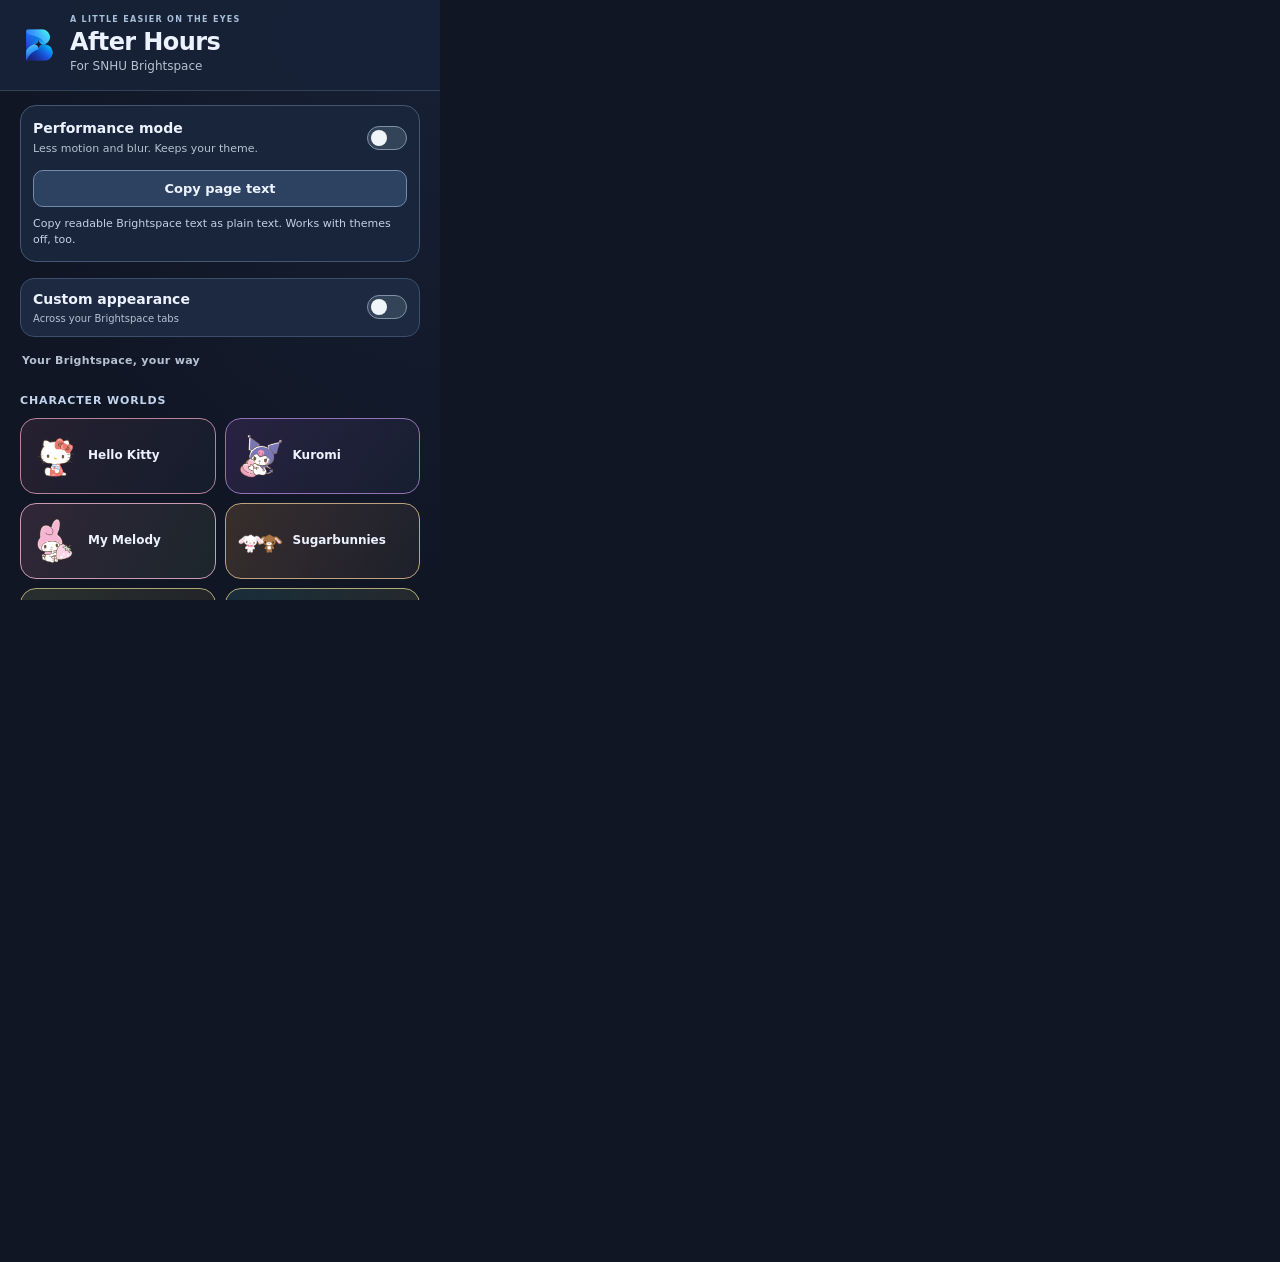
==== commit 0bfa5d19: "Release v1.8.1 performance mode and page text copying" ====
--- a/extension/popup.html
+++ b/extension/popup.html
@@ -4,6 +4,7 @@
 <body>
 <header><img class="mark" src="icons/icon-128.png" width="46" height="46" alt=""><div><p class="eyebrow">A LITTLE EASIER ON THE EYES</p><h1>After Hours</h1><p class="subtitle">For SNHU Brightspace</p></div></header>
 <main>
+<section class="utility-card" aria-label="Page tools"><label class="power performance"><span><strong>Performance mode</strong><small>Less motion and blur. Keeps your theme.</small></span><input id="performance-mode" type="checkbox" role="switch" aria-label="Enable performance mode" disabled><span class="switch" aria-hidden="true"></span></label><button type="button" id="copy-page">Copy page text</button><p id="page-copy-status" role="status">Copy readable Brightspace text as plain text. Works with themes off, too.</p></section>
 <label class="power"><span><strong>Custom appearance</strong><small>Across your Brightspace tabs</small></span><input id="enabled" type="checkbox" role="switch" aria-label="Enable custom appearance" disabled><span class="switch" aria-hidden="true"></span></label>
 <fieldset disabled id="themes"><legend>Your Brightspace, your way</legend><p class="group-title">Character worlds</p><div class="character-grid">
 <label class="choice character-choice kitty-choice"><input type="radio" name="theme" value="hello-kitty"><img class="character-thumb" src="art/hello-kitty.png" alt=""><span><strong>Hello Kitty</strong><small>Strawberry pink, cream & little bows</small></span><span class="selected" aria-hidden="true">✓</span></label>
--- a/extension/popup.css
+++ b/extension/popup.css
@@ -121,3 +121,5 @@
 .primary-themes .choice { min-height:64px; }
 #more-themes { background:#23324d;border-color:#5b7396;font-weight:600; }
 footer { background:#131d30;border-top:1px solid #354865; }
+
+.utility-card{border:1px solid #435773;border-radius:16px;padding:12px;margin-bottom:16px;background:#18253a}.utility-card .power{padding:0;border:0;background:none;margin-bottom:12px}.utility-card small{font-size:11px;line-height:1.5}#copy-page{width:100%;padding:10px 12px;border:1px solid #718bac;border-radius:10px;background:#2c4260;color:#edf4ff;font:600 13px system-ui;cursor:pointer}#copy-page:hover{background:#375477}#copy-page:focus-visible{outline:3px solid #ffd580;outline-offset:2px}#page-copy-status{font-size:11px;line-height:1.5;color:#c4d1e5;margin:9px 0 0}#copy-page:disabled{opacity:.6;cursor:wait}
